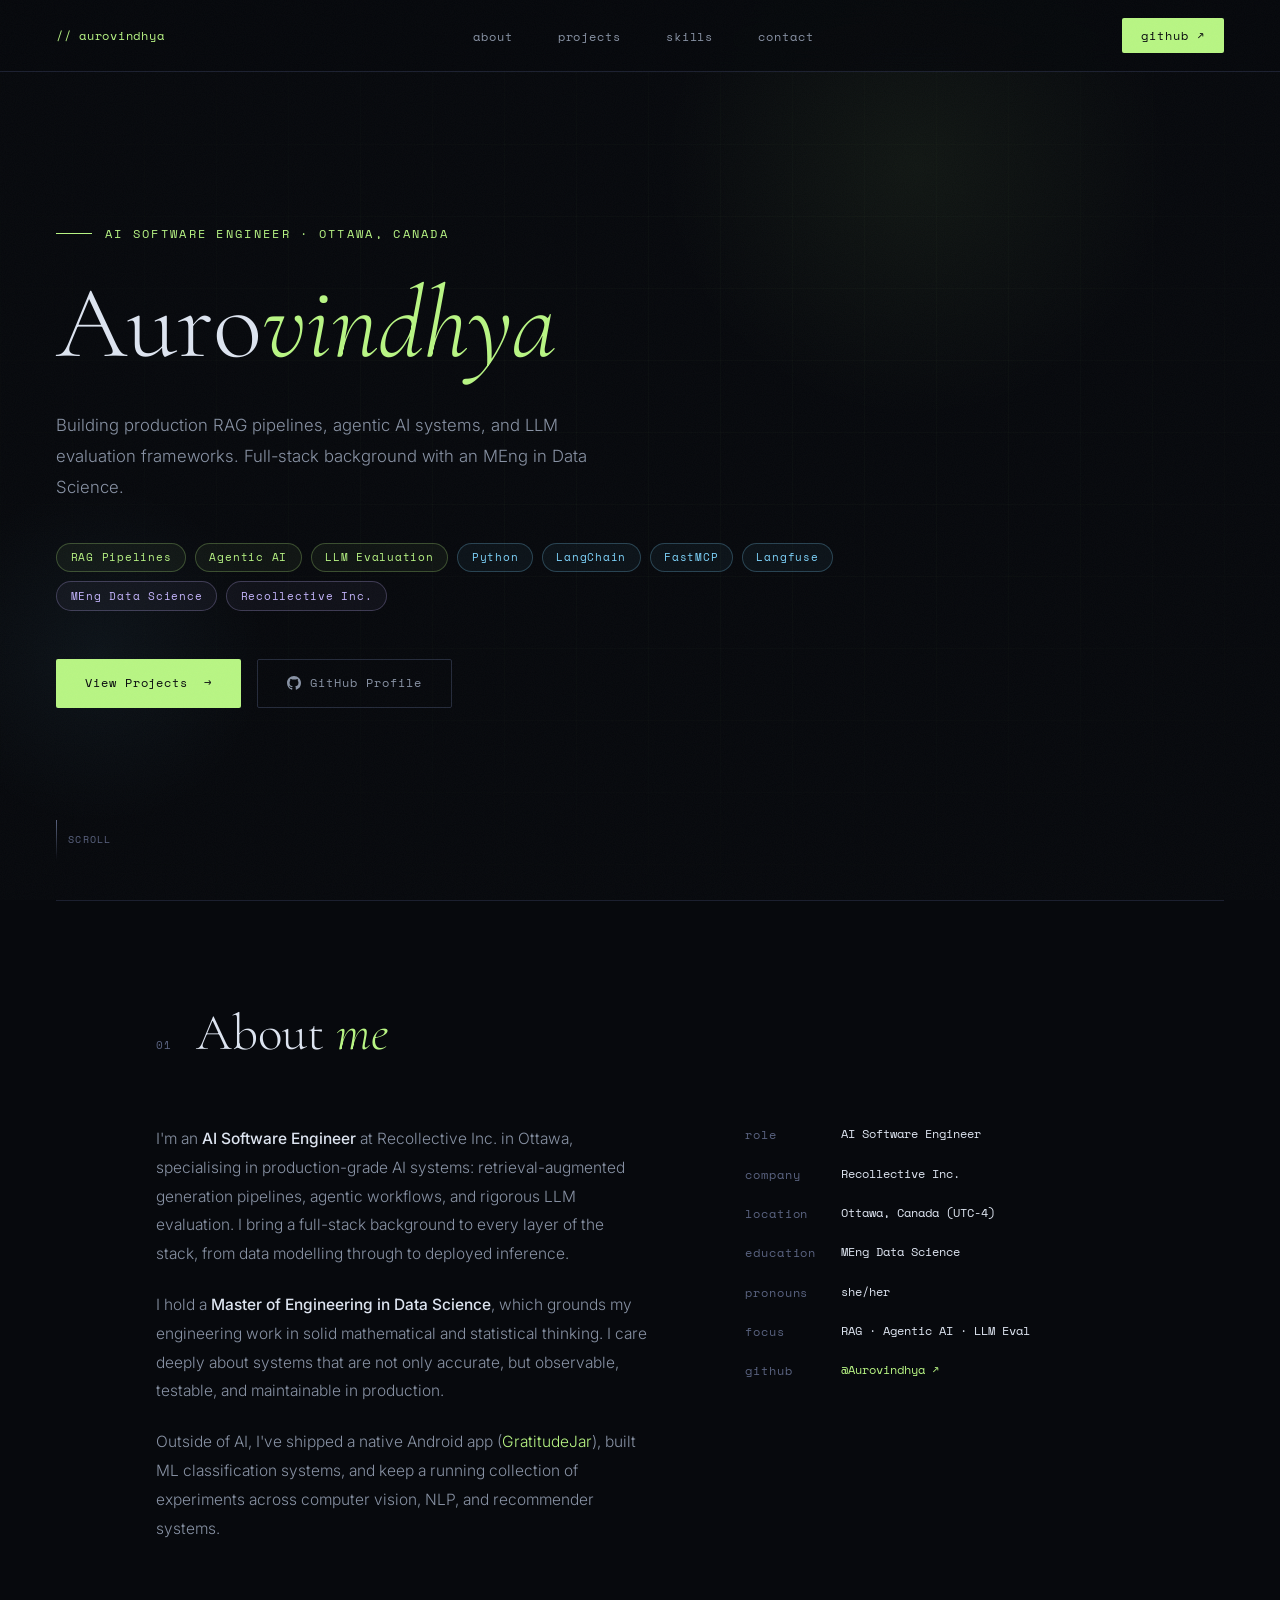
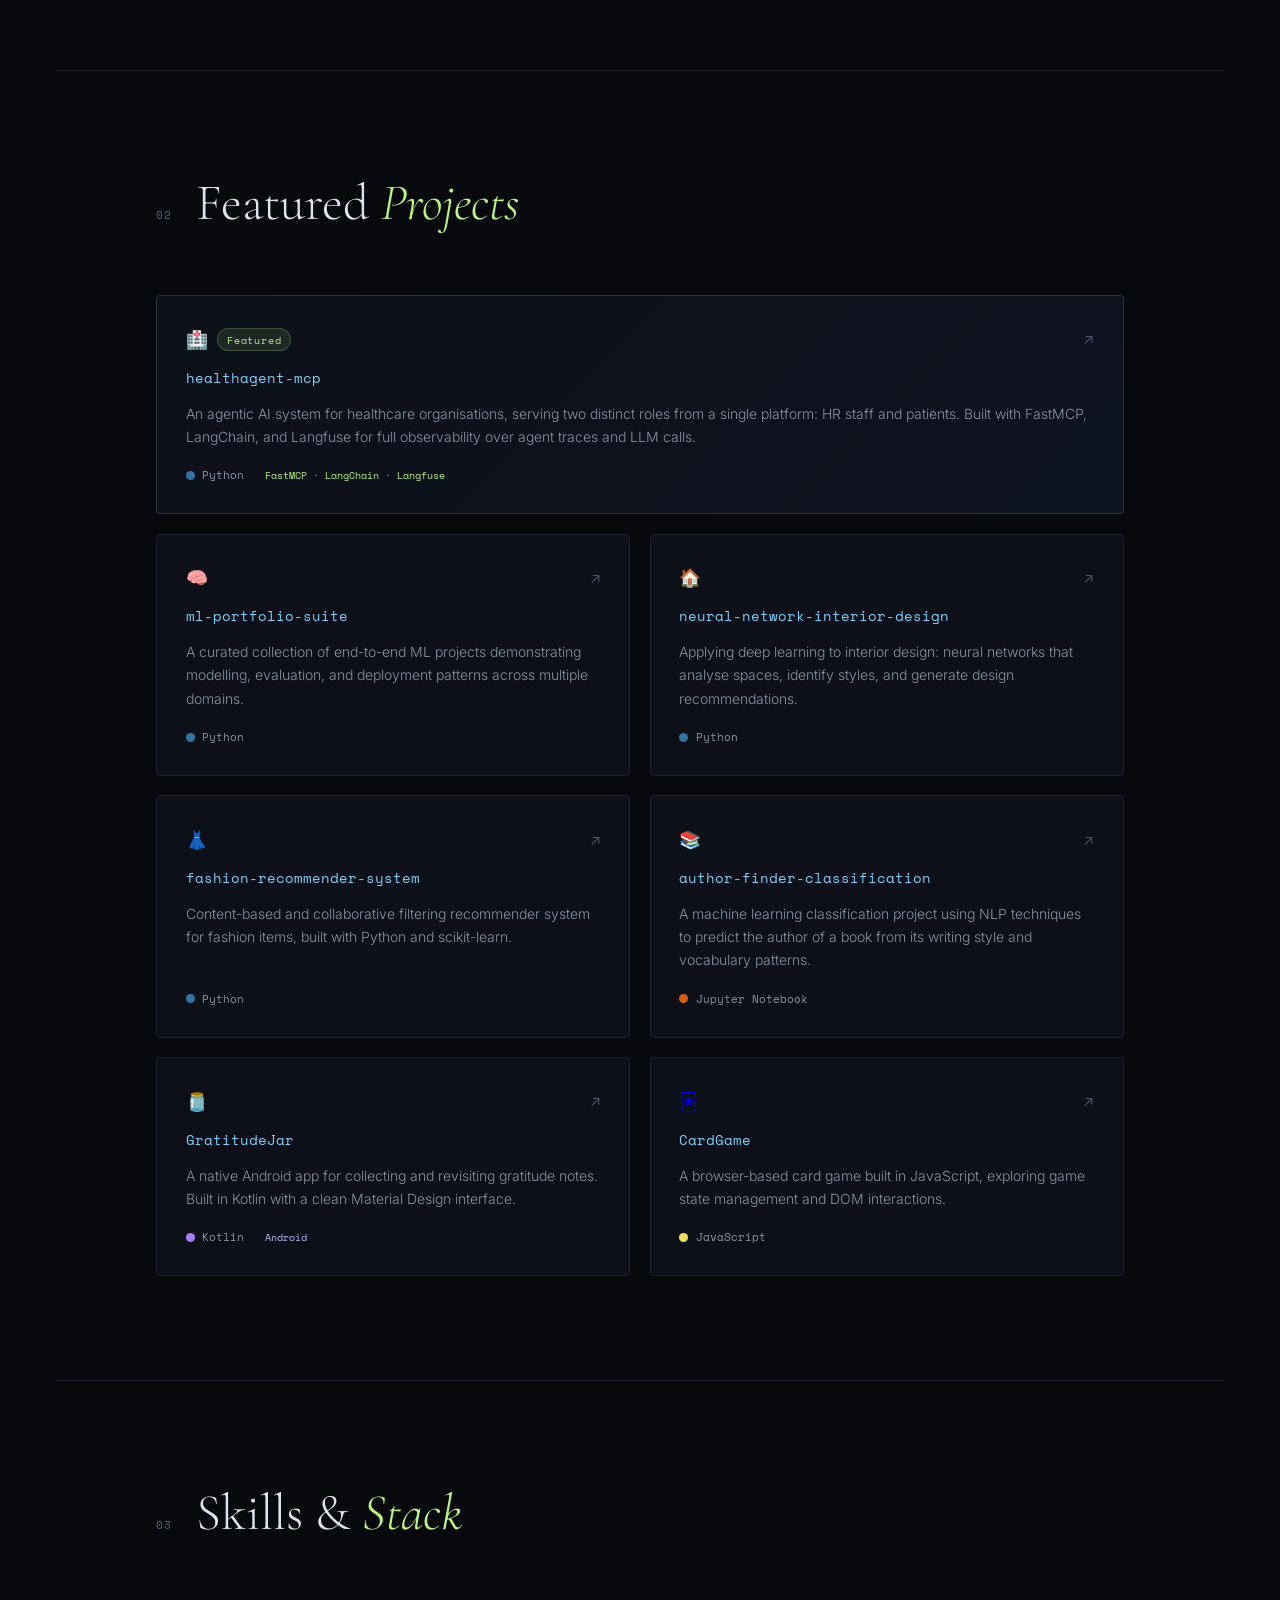
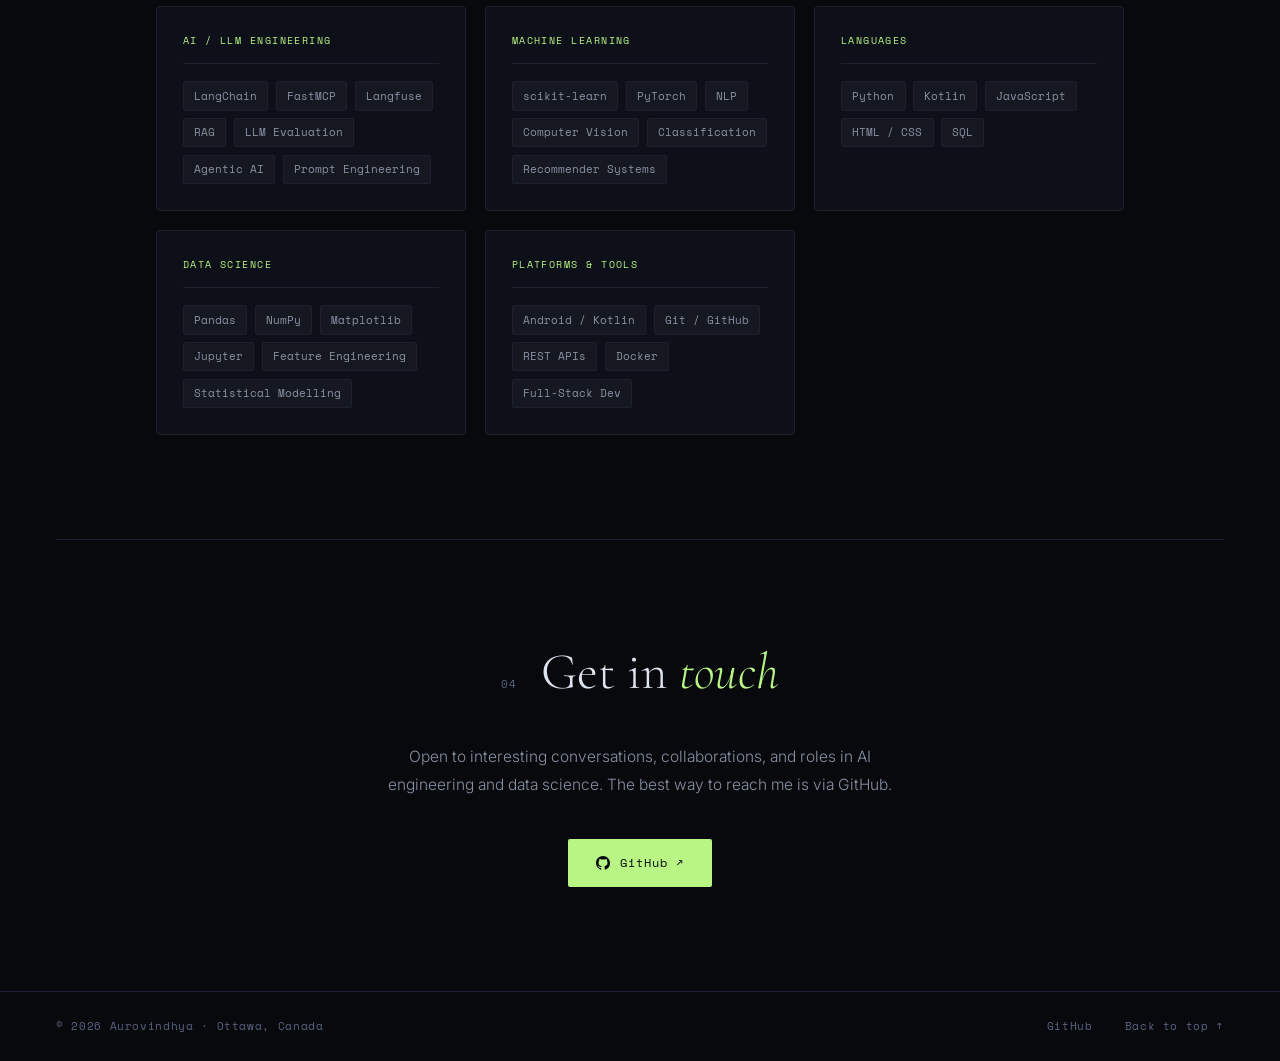
==== index.html @ 4b1a7eec "updated bio" ====
<!DOCTYPE html>
<html lang="en">
<head>
  <meta charset="UTF-8" />
  <meta name="viewport" content="width=device-width, initial-scale=1.0" />
  <title>Aurovindhya · AI Software Engineer</title>
  <link rel="preconnect" href="https://fonts.googleapis.com" />
  <link rel="preconnect" href="https://fonts.gstatic.com" crossorigin />
  <link href="https://fonts.googleapis.com/css2?family=Cormorant+Garamond:ital,wght@0,300;0,400;0,600;1,300;1,400&family=Space+Mono:ital,wght@0,400;0,700;1,400&family=Inter:wght@300;400;500&display=swap" rel="stylesheet" />
  <style>
    *, *::before, *::after { box-sizing: border-box; margin: 0; padding: 0; }

    :root {
      --bg:       #07090d;
      --surface:  #0e1117;
      --border:   #1c2030;
      --border2:  #252b3b;
      --green:    #b8f584;
      --blue:     #7dd3fc;
      --purple:   #c4b5fd;
      --text:     #dde4f0;
      --muted:    #5a6380;
      --muted2:   #8892a4;
      --card:     #0d1019;
      --ff-serif: 'Cormorant Garamond', Georgia, serif;
      --ff-mono:  'Space Mono', monospace;
      --ff-sans:  'Inter', system-ui, sans-serif;
    }

    html { scroll-behavior: smooth; }

    body {
      background: var(--bg);
      color: var(--text);
      font-family: var(--ff-sans);
      font-weight: 300;
      line-height: 1.7;
      min-height: 100vh;
      overflow-x: hidden;
    }

    body::after {
      content: '';
      position: fixed;
      inset: 0;
      background-image: url("data:image/svg+xml,%3Csvg xmlns='http://www.w3.org/2000/svg' width='300' height='300'%3E%3Cfilter id='n'%3E%3CfeTurbulence type='fractalNoise' baseFrequency='0.9' numOctaves='4' stitchTiles='stitch'/%3E%3C/filter%3E%3Crect width='300' height='300' filter='url(%23n)' opacity='0.035'/%3E%3C/svg%3E");
      background-repeat: repeat;
      pointer-events: none;
      z-index: 999;
      opacity: 0.7;
    }

    /* NAV */
    nav {
      position: fixed;
      top: 0; left: 0; right: 0;
      z-index: 200;
      display: flex;
      align-items: center;
      justify-content: space-between;
      padding: 1.1rem 3.5rem;
      background: rgba(7,9,13,0.82);
      backdrop-filter: blur(16px);
      border-bottom: 1px solid var(--border);
    }

    .nav-logo {
      font-family: var(--ff-mono);
      font-size: 0.78rem;
      color: var(--green);
      letter-spacing: 0.06em;
      text-decoration: none;
    }

    .nav-links {
      display: flex;
      gap: 2.8rem;
      list-style: none;
    }

    .nav-links a {
      font-family: var(--ff-mono);
      font-size: 0.72rem;
      color: var(--muted2);
      text-decoration: none;
      letter-spacing: 0.08em;
      transition: color 0.2s;
    }
    .nav-links a:hover { color: var(--text); }

    .nav-cta {
      font-family: var(--ff-mono);
      font-size: 0.72rem;
      letter-spacing: 0.08em;
      color: var(--bg);
      background: var(--green);
      padding: 0.5rem 1.2rem;
      border-radius: 2px;
      text-decoration: none;
      transition: opacity 0.2s;
    }
    .nav-cta:hover { opacity: 0.85; }

    /* HERO */
    .hero {
      position: relative;
      min-height: 100vh;
      display: flex;
      align-items: center;
      padding: 7rem 3.5rem 5rem;
      overflow: hidden;
    }

    .hero::before {
      content: '';
      position: absolute;
      inset: 0;
      background-image:
        linear-gradient(rgba(184,245,132,0.025) 1px, transparent 1px),
        linear-gradient(90deg, rgba(184,245,132,0.025) 1px, transparent 1px);
      background-size: 72px 72px;
      mask-image: radial-gradient(ellipse 75% 70% at 55% 45%, black 30%, transparent 100%);
    }

    .orb {
      position: absolute;
      border-radius: 50%;
      pointer-events: none;
    }
    .orb1 {
      width: 600px; height: 600px;
      top: -15%; right: 5%;
      background: radial-gradient(circle, rgba(184,245,132,0.06) 0%, transparent 60%);
    }
    .orb2 {
      width: 400px; height: 400px;
      bottom: 5%; left: -8%;
      background: radial-gradient(circle, rgba(125,211,252,0.05) 0%, transparent 60%);
    }

    .hero-inner {
      position: relative;
      z-index: 2;
      max-width: 860px;
    }

    .hero-eyebrow {
      font-family: var(--ff-mono);
      font-size: 0.72rem;
      color: var(--green);
      letter-spacing: 0.2em;
      text-transform: uppercase;
      margin-bottom: 1.8rem;
      opacity: 0;
      animation: up 0.7s ease forwards 0.1s;
      display: flex;
      align-items: center;
      gap: 0.8rem;
    }
    .hero-eyebrow::before {
      content: '';
      display: block;
      width: 36px; height: 1px;
      background: var(--green);
    }

    h1 {
      font-family: var(--ff-serif);
      font-size: clamp(4rem, 8vw, 7.5rem);
      font-weight: 300;
      line-height: 1.0;
      color: var(--text);
      opacity: 0;
      animation: up 0.75s ease forwards 0.25s;
    }
    h1 em { font-style: italic; color: var(--green); }

    .hero-sub {
      margin-top: 2.2rem;
      font-size: 1.05rem;
      color: var(--muted2);
      max-width: 540px;
      line-height: 1.85;
      font-weight: 300;
      opacity: 0;
      animation: up 0.75s ease forwards 0.4s;
    }

    .hero-pills {
      margin-top: 2.5rem;
      display: flex;
      flex-wrap: wrap;
      gap: 0.55rem;
      opacity: 0;
      animation: up 0.75s ease forwards 0.55s;
    }

    .pill {
      font-family: var(--ff-mono);
      font-size: 0.68rem;
      letter-spacing: 0.07em;
      border-radius: 100px;
      padding: 0.28rem 0.85rem;
      border: 1px solid;
    }
    .pill-g { color: var(--green);  border-color: rgba(184,245,132,0.25); background: rgba(184,245,132,0.05); }
    .pill-b { color: var(--blue);   border-color: rgba(125,211,252,0.25); background: rgba(125,211,252,0.05); }
    .pill-p { color: var(--purple); border-color: rgba(196,181,253,0.25); background: rgba(196,181,253,0.05); }

    .hero-actions {
      margin-top: 3rem;
      display: flex;
      gap: 1rem;
      flex-wrap: wrap;
      opacity: 0;
      animation: up 0.75s ease forwards 0.7s;
    }

    .btn {
      display: inline-flex;
      align-items: center;
      gap: 0.6rem;
      font-family: var(--ff-mono);
      font-size: 0.75rem;
      letter-spacing: 0.08em;
      padding: 0.85rem 1.8rem;
      border-radius: 2px;
      text-decoration: none;
      transition: transform 0.2s, opacity 0.2s;
    }
    .btn:hover { transform: translateY(-2px); }
    .btn-fill { background: var(--green); color: var(--bg); }
    .btn-fill:hover { opacity: 0.88; }
    .btn-ghost { border: 1px solid var(--border2); color: var(--muted2); }
    .btn-ghost:hover { color: var(--text); border-color: var(--muted); }

    .scroll-hint {
      position: absolute;
      bottom: 2.5rem; left: 3.5rem;
      display: flex;
      align-items: center;
      gap: 0.7rem;
      font-family: var(--ff-mono);
      font-size: 0.65rem;
      color: var(--muted);
      letter-spacing: 0.12em;
      text-transform: uppercase;
      opacity: 0;
      animation: up 1s ease forwards 1.1s;
    }
    .scroll-line {
      width: 1px; height: 40px;
      background: linear-gradient(to bottom, var(--muted), transparent);
      animation: pulse 1.8s ease-in-out infinite 1.5s;
    }
    @keyframes pulse {
      0%, 100% { opacity: 0.3; }
      50%       { opacity: 1; }
    }

    /* DIVIDER */
    .divider { height: 1px; background: var(--border); margin: 0 3.5rem; }

    /* SECTION */
    .section { max-width: 1080px; margin: 0 auto; padding: 6.5rem 3.5rem; }

    .section-head {
      display: flex;
      align-items: baseline;
      gap: 1.5rem;
      margin-bottom: 4rem;
    }

    .section-num {
      font-family: var(--ff-mono);
      font-size: 0.68rem;
      color: var(--muted);
      letter-spacing: 0.1em;
    }

    h2 {
      font-family: var(--ff-serif);
      font-size: clamp(2.2rem, 4vw, 3.2rem);
      font-weight: 300;
      color: var(--text);
      line-height: 1.1;
    }
    h2 em { font-style: italic; color: var(--green); }

    /* ABOUT */
    .about-grid {
      display: grid;
      grid-template-columns: 1.3fr 1fr;
      gap: 6rem;
      align-items: start;
    }

    .about-body p {
      font-size: 0.97rem;
      color: var(--muted2);
      margin-bottom: 1.4rem;
      line-height: 1.85;
    }
    .about-body p strong { color: var(--text); font-weight: 500; }
    .about-body a { color: var(--green); text-decoration: none; }

    .detail-list { list-style: none; display: flex; flex-direction: column; gap: 1.2rem; }

    .detail-item {
      display: flex;
      align-items: flex-start;
      gap: 1rem;
      font-family: var(--ff-mono);
      font-size: 0.74rem;
    }
    .detail-key { color: var(--muted); letter-spacing: 0.08em; min-width: 80px; }
    .detail-val { color: var(--text); line-height: 1.5; }

    /* PROJECTS */
    .projects-grid {
      display: grid;
      grid-template-columns: repeat(auto-fill, minmax(310px, 1fr));
      gap: 1.2rem;
    }

    .repo-card {
      background: var(--card);
      border: 1px solid var(--border);
      border-radius: 4px;
      padding: 1.8rem;
      text-decoration: none;
      display: flex;
      flex-direction: column;
      gap: 0.75rem;
      transition: border-color 0.3s, transform 0.3s;
      position: relative;
      overflow: hidden;
    }
    .repo-card::before {
      content: '';
      position: absolute;
      top: 0; left: 0; right: 0;
      height: 1px;
      background: linear-gradient(90deg, transparent, var(--green), transparent);
      transform: scaleX(0);
      transform-origin: center;
      transition: transform 0.4s ease;
    }
    .repo-card:hover { border-color: var(--border2); transform: translateY(-3px); }
    .repo-card:hover::before { transform: scaleX(1); }

    .repo-card.featured {
      grid-column: span 2;
      background: linear-gradient(135deg, #0d1019 0%, #0e1320 100%);
      border-color: rgba(184,245,132,0.15);
    }

    .repo-header {
      display: flex;
      align-items: center;
      justify-content: space-between;
    }

    .repo-icon-wrap { display: flex; align-items: center; gap: 0.6rem; }
    .repo-icon { font-size: 1.1rem; }

    .repo-badge {
      font-family: var(--ff-mono);
      font-size: 0.6rem;
      letter-spacing: 0.08em;
      padding: 0.15rem 0.55rem;
      border-radius: 100px;
      background: rgba(184,245,132,0.1);
      color: var(--green);
      border: 1px solid rgba(184,245,132,0.2);
    }

    .repo-arrow {
      font-size: 0.9rem;
      color: var(--muted);
      transition: color 0.2s, transform 0.2s;
    }
    .repo-card:hover .repo-arrow { color: var(--green); transform: translate(2px, -2px); }

    .repo-name { font-family: var(--ff-mono); font-size: 0.85rem; color: var(--blue); }
    .repo-desc { font-size: 0.875rem; color: var(--muted2); line-height: 1.65; flex: 1; }

    .repo-foot { display: flex; align-items: center; gap: 1.3rem; margin-top: 0.4rem; }

    .lang {
      display: flex;
      align-items: center;
      gap: 0.45rem;
      font-family: var(--ff-mono);
      font-size: 0.67rem;
      color: var(--muted2);
    }
    .lang-dot { width: 9px; height: 9px; border-radius: 50%; flex-shrink: 0; }
    .py   { background: #3572A5; }
    .kt   { background: #A97BFF; }
    .js   { background: #f1e05a; }
    .html-dot { background: #e34c26; }
    .nb   { background: #DA5B0B; }

    /* SKILLS */
    .skills-grid {
      display: grid;
      grid-template-columns: repeat(auto-fill, minmax(240px, 1fr));
      gap: 1.2rem;
    }

    .skill-group {
      background: var(--card);
      border: 1px solid var(--border);
      border-radius: 4px;
      padding: 1.6rem;
    }

    .skill-group-title {
      font-family: var(--ff-mono);
      font-size: 0.65rem;
      color: var(--green);
      letter-spacing: 0.14em;
      text-transform: uppercase;
      margin-bottom: 1.1rem;
      padding-bottom: 0.8rem;
      border-bottom: 1px solid var(--border);
    }

    .skill-tags { display: flex; flex-wrap: wrap; gap: 0.45rem; }

    .stag {
      font-family: var(--ff-mono);
      font-size: 0.68rem;
      color: var(--muted2);
      background: rgba(255,255,255,0.03);
      border: 1px solid var(--border);
      border-radius: 2px;
      padding: 0.28rem 0.65rem;
      transition: color 0.2s, border-color 0.2s;
    }
    .stag:hover { color: var(--text); border-color: var(--border2); }

    /* CONTACT */
    .contact-inner {
      max-width: 540px;
      margin: 0 auto;
      text-align: center;
    }
    .contact-inner h2 { margin-bottom: 1.2rem; }
    .contact-inner p {
      font-size: 0.97rem;
      color: var(--muted2);
      margin-bottom: 2.5rem;
      line-height: 1.8;
    }
    .contact-links { display: flex; justify-content: center; flex-wrap: wrap; gap: 1rem; }

    /* FOOTER */
    footer {
      border-top: 1px solid var(--border);
      padding: 1.6rem 3.5rem;
      display: flex;
      align-items: center;
      justify-content: space-between;
    }
    .ft-left { font-family: var(--ff-mono); font-size: 0.67rem; color: var(--muted); letter-spacing: 0.06em; }
    .ft-right { display: flex; gap: 2rem; }
    .ft-right a {
      font-family: var(--ff-mono);
      font-size: 0.67rem;
      color: var(--muted);
      text-decoration: none;
      letter-spacing: 0.06em;
      transition: color 0.2s;
    }
    .ft-right a:hover { color: var(--text); }

    /* REVEAL */
    .reveal {
      opacity: 0;
      transform: translateY(20px);
      transition: opacity 0.65s ease, transform 0.65s ease;
    }
    .reveal.visible { opacity: 1; transform: translateY(0); }

    @keyframes up {
      from { opacity: 0; transform: translateY(24px); }
      to   { opacity: 1; transform: translateY(0); }
    }

    @media (max-width: 900px) {
      nav { padding: 1rem 1.5rem; }
      .nav-links { display: none; }
      .hero { padding: 6rem 1.5rem 3rem; }
      .scroll-hint { left: 1.5rem; }
      .divider { margin: 0 1.5rem; }
      .section { padding: 5rem 1.5rem; }
      .about-grid { grid-template-columns: 1fr; gap: 3rem; }
      footer { flex-direction: column; gap: 1rem; text-align: center; }
      .repo-card.featured { grid-column: span 1; }
    }
  </style>
</head>
<body>

<!-- NAV -->
<nav>
  <a href="#top" class="nav-logo">// aurovindhya</a>
  <ul class="nav-links">
    <li><a href="#about">about</a></li>
    <li><a href="#projects">projects</a></li>
    <li><a href="#skills">skills</a></li>
    <li><a href="#contact">contact</a></li>
  </ul>
  <a href="https://github.com/Aurovindhya" target="_blank" class="nav-cta">github ↗</a>
</nav>

<!-- HERO -->
<div class="hero" id="top">
  <div class="orb orb1"></div>
  <div class="orb orb2"></div>

  <div class="hero-inner">
    <p class="hero-eyebrow">AI Software Engineer · Ottawa, Canada</p>

    <h1>Auro<em>vindhya</em></h1>

    <p class="hero-sub">
      Building production RAG pipelines, agentic AI systems, and LLM evaluation frameworks.
      Full-stack background with an MEng in Data Science.
    </p>

    <div class="hero-pills">
      <span class="pill pill-g">RAG Pipelines</span>
      <span class="pill pill-g">Agentic AI</span>
      <span class="pill pill-g">LLM Evaluation</span>
      <span class="pill pill-b">Python</span>
      <span class="pill pill-b">LangChain</span>
      <span class="pill pill-b">FastMCP</span>
      <span class="pill pill-b">Langfuse</span>
      <span class="pill pill-p">MEng Data Science</span>
      <span class="pill pill-p">Recollective Inc.</span>
    </div>

    <div class="hero-actions">
      <a href="#projects" class="btn btn-fill">View Projects &nbsp;→</a>
      <a href="https://github.com/Aurovindhya" target="_blank" class="btn btn-ghost">
        <svg width="14" height="14" viewBox="0 0 16 16" fill="currentColor"><path d="M8 0C3.58 0 0 3.58 0 8c0 3.54 2.29 6.53 5.47 7.59.4.07.55-.17.55-.38 0-.19-.01-.82-.01-1.49-2.01.37-2.53-.49-2.69-.94-.09-.23-.48-.94-.82-1.13-.28-.15-.68-.52-.01-.53.63-.01 1.08.58 1.23.82.72 1.21 1.87.87 2.33.66.07-.52.28-.87.51-1.07-1.78-.2-3.64-.89-3.64-3.95 0-.87.31-1.59.82-2.15-.08-.2-.36-1.02.08-2.12 0 0 .67-.21 2.2.82.64-.18 1.32-.27 2-.27.68 0 1.36.09 2 .27 1.53-1.04 2.2-.82 2.2-.82.44 1.1.16 1.92.08 2.12.51.56.82 1.27.82 2.15 0 3.07-1.87 3.75-3.65 3.95.29.25.54.73.54 1.48 0 1.07-.01 1.93-.01 2.2 0 .21.15.46.55.38A8.013 8.013 0 0016 8c0-4.42-3.58-8-8-8z"/></svg>
        GitHub Profile
      </a>
    </div>
  </div>

  <div class="scroll-hint">
    <div class="scroll-line"></div>
    scroll
  </div>
</div>

<div class="divider"></div>

<!-- ABOUT -->
<section class="section" id="about">
  <div class="section-head reveal">
    <span class="section-num">01</span>
    <h2>About <em>me</em></h2>
  </div>

  <div class="about-grid">
    <div class="about-body reveal">
      <p>
        I'm an <strong>AI Software Engineer</strong> at Recollective Inc. in Ottawa, specialising in
        production-grade AI systems: retrieval-augmented generation pipelines, agentic workflows,
        and rigorous LLM evaluation. I bring a full-stack background to every layer of the stack,
        from data modelling through to deployed inference.
      </p>
      <p>
        I hold a <strong>Master of Engineering in Data Science</strong>, which grounds my engineering work in
        solid mathematical and statistical thinking. I care deeply about systems that are not only
        accurate, but observable, testable, and maintainable in production.
      </p>
      <p>
        Outside of AI, I've shipped a native Android app
        (<a href="https://github.com/Aurovindhya/GratitudeJar" target="_blank">GratitudeJar</a>),
        built ML classification systems, and keep a running collection of experiments across
        computer vision, NLP, and recommender systems.

      </p>
    </div>

    <ul class="detail-list reveal" style="transition-delay:0.15s">
      <li class="detail-item">
        <span class="detail-key">role</span>
        <span class="detail-val">AI Software Engineer</span>
      </li>
      <li class="detail-item">
        <span class="detail-key">company</span>
        <span class="detail-val">Recollective Inc.</span>
      </li>
      <li class="detail-item">
        <span class="detail-key">location</span>
        <span class="detail-val">Ottawa, Canada (UTC-4)</span>
      </li>
      <li class="detail-item">
        <span class="detail-key">education</span>
        <span class="detail-val">MEng Data Science</span>
      </li>
      <li class="detail-item">
        <span class="detail-key">pronouns</span>
        <span class="detail-val">she/her</span>
      </li>
      <li class="detail-item">
        <span class="detail-key">focus</span>
        <span class="detail-val">RAG · Agentic AI · LLM Eval</span>
      </li>
      <li class="detail-item">
        <span class="detail-key">github</span>
        <span class="detail-val">
          <a href="https://github.com/Aurovindhya" target="_blank" style="color:var(--green);text-decoration:none;">@Aurovindhya ↗</a>
        </span>
      </li>
    </ul>
  </div>
</section>

<div class="divider"></div>

<!-- PROJECTS -->
<section class="section" id="projects">
  <div class="section-head reveal">
    <span class="section-num">02</span>
    <h2>Featured <em>Projects</em></h2>
  </div>

  <div class="projects-grid">

    <!-- FEATURED -->
    <a href="https://github.com/Aurovindhya/healthagent-mcp" target="_blank" class="repo-card featured reveal">
      <div class="repo-header">
        <div class="repo-icon-wrap">
          <span class="repo-icon">🏥</span>
          <span class="repo-badge">Featured</span>
        </div>
        <span class="repo-arrow">↗</span>
      </div>
      <div class="repo-name">healthagent-mcp</div>
      <div class="repo-desc">
        An agentic AI system for healthcare organisations, serving two distinct roles from a single platform: HR staff and patients. Built with FastMCP, LangChain, and Langfuse for full observability over agent traces and LLM calls.
      </div>
      <div class="repo-foot">
        <span class="lang"><span class="lang-dot py"></span>Python</span>
        <span class="lang" style="color:var(--green);font-size:0.65rem;">FastMCP · LangChain · Langfuse</span>
      </div>
    </a>

    <a href="https://github.com/Aurovindhya/ml-portfolio-suite" target="_blank" class="repo-card reveal" style="transition-delay:0.05s">
      <div class="repo-header">
        <div class="repo-icon-wrap"><span class="repo-icon">🧠</span></div>
        <span class="repo-arrow">↗</span>
      </div>
      <div class="repo-name">ml-portfolio-suite</div>
      <div class="repo-desc">
        A curated collection of end-to-end ML projects demonstrating modelling, evaluation, and deployment patterns across multiple domains.
      </div>
      <div class="repo-foot">
        <span class="lang"><span class="lang-dot py"></span>Python</span>
      </div>
    </a>

    <a href="https://github.com/Aurovindhya/neural-network-interior-design" target="_blank" class="repo-card reveal" style="transition-delay:0.1s">
      <div class="repo-header">
        <div class="repo-icon-wrap"><span class="repo-icon">🏠</span></div>
        <span class="repo-arrow">↗</span>
      </div>
      <div class="repo-name">neural-network-interior-design</div>
      <div class="repo-desc">
        Applying deep learning to interior design: neural networks that analyse spaces, identify styles, and generate design recommendations.
      </div>
      <div class="repo-foot">
        <span class="lang"><span class="lang-dot py"></span>Python</span>
      </div>
    </a>

    <a href="https://github.com/Aurovindhya/fashion-recommender-system" target="_blank" class="repo-card reveal" style="transition-delay:0.15s">
      <div class="repo-header">
        <div class="repo-icon-wrap"><span class="repo-icon">👗</span></div>
        <span class="repo-arrow">↗</span>
      </div>
      <div class="repo-name">fashion-recommender-system</div>
      <div class="repo-desc">
        Content-based and collaborative filtering recommender system for fashion items, built with Python and scikit-learn.
      </div>
      <div class="repo-foot">
        <span class="lang"><span class="lang-dot py"></span>Python</span>
      </div>
    </a>

    <a href="https://github.com/Aurovindhya/author-finder-classification" target="_blank" class="repo-card reveal" style="transition-delay:0.2s">
      <div class="repo-header">
        <div class="repo-icon-wrap"><span class="repo-icon">📚</span></div>
        <span class="repo-arrow">↗</span>
      </div>
      <div class="repo-name">author-finder-classification</div>
      <div class="repo-desc">
        A machine learning classification project using NLP techniques to predict the author of a book from its writing style and vocabulary patterns.
      </div>
      <div class="repo-foot">
        <span class="lang"><span class="lang-dot nb"></span>Jupyter Notebook</span>
      </div>
    </a>

    <a href="https://github.com/Aurovindhya/GratitudeJar" target="_blank" class="repo-card reveal" style="transition-delay:0.25s">
      <div class="repo-header">
        <div class="repo-icon-wrap"><span class="repo-icon">🫙</span></div>
        <span class="repo-arrow">↗</span>
      </div>
      <div class="repo-name">GratitudeJar</div>
      <div class="repo-desc">
        A native Android app for collecting and revisiting gratitude notes. Built in Kotlin with a clean Material Design interface.
      </div>
      <div class="repo-foot">
        <span class="lang"><span class="lang-dot kt"></span>Kotlin</span>
        <span class="lang" style="color:var(--purple);font-size:0.65rem;">Android</span>
      </div>
    </a>

    <a href="https://github.com/Aurovindhya/CardGame" target="_blank" class="repo-card reveal" style="transition-delay:0.3s">
      <div class="repo-header">
        <div class="repo-icon-wrap"><span class="repo-icon">🃏</span></div>
        <span class="repo-arrow">↗</span>
      </div>
      <div class="repo-name">CardGame</div>
      <div class="repo-desc">
        A browser-based card game built in JavaScript, exploring game state management and DOM interactions.
      </div>
      <div class="repo-foot">
        <span class="lang"><span class="lang-dot js"></span>JavaScript</span>
      </div>
    </a>



  </div>
</section>

<div class="divider"></div>

<!-- SKILLS -->
<section class="section" id="skills">
  <div class="section-head reveal">
    <span class="section-num">03</span>
    <h2>Skills &amp; <em>Stack</em></h2>
  </div>

  <div class="skills-grid">
    <div class="skill-group reveal">
      <div class="skill-group-title">AI / LLM Engineering</div>
      <div class="skill-tags">
        <span class="stag">LangChain</span>
        <span class="stag">FastMCP</span>
        <span class="stag">Langfuse</span>
        <span class="stag">RAG</span>
        <span class="stag">LLM Evaluation</span>
        <span class="stag">Agentic AI</span>
        <span class="stag">Prompt Engineering</span>
      </div>
    </div>

    <div class="skill-group reveal" style="transition-delay:0.08s">
      <div class="skill-group-title">Machine Learning</div>
      <div class="skill-tags">
        <span class="stag">scikit-learn</span>
        <span class="stag">PyTorch</span>
        <span class="stag">NLP</span>
        <span class="stag">Computer Vision</span>
        <span class="stag">Classification</span>
        <span class="stag">Recommender Systems</span>
      </div>
    </div>

    <div class="skill-group reveal" style="transition-delay:0.16s">
      <div class="skill-group-title">Languages</div>
      <div class="skill-tags">
        <span class="stag">Python</span>
        <span class="stag">Kotlin</span>
        <span class="stag">JavaScript</span>
        <span class="stag">HTML / CSS</span>
        <span class="stag">SQL</span>
      </div>
    </div>

    <div class="skill-group reveal" style="transition-delay:0.24s">
      <div class="skill-group-title">Data Science</div>
      <div class="skill-tags">
        <span class="stag">Pandas</span>
        <span class="stag">NumPy</span>
        <span class="stag">Matplotlib</span>
        <span class="stag">Jupyter</span>
        <span class="stag">Feature Engineering</span>
        <span class="stag">Statistical Modelling</span>
      </div>
    </div>

    <div class="skill-group reveal" style="transition-delay:0.32s">
      <div class="skill-group-title">Platforms &amp; Tools</div>
      <div class="skill-tags">
        <span class="stag">Android / Kotlin</span>
        <span class="stag">Git / GitHub</span>
        <span class="stag">REST APIs</span>
        <span class="stag">Docker</span>
        <span class="stag">Full-Stack Dev</span>
      </div>
    </div>
  </div>
</section>

<div class="divider"></div>

<!-- CONTACT -->
<section class="section" id="contact">
  <div class="contact-inner">
    <div class="section-head reveal" style="justify-content:center;margin-bottom:1.5rem">
      <span class="section-num">04</span>
      <h2>Get in <em>touch</em></h2>
    </div>
    <p class="reveal" style="transition-delay:0.1s">
      Open to interesting conversations, collaborations, and roles in AI engineering
      and data science. The best way to reach me is via GitHub.
    </p>
    <div class="contact-links reveal" style="transition-delay:0.2s">
      <a href="https://github.com/Aurovindhya" target="_blank" class="btn btn-fill">
        <svg width="14" height="14" viewBox="0 0 16 16" fill="currentColor"><path d="M8 0C3.58 0 0 3.58 0 8c0 3.54 2.29 6.53 5.47 7.59.4.07.55-.17.55-.38 0-.19-.01-.82-.01-1.49-2.01.37-2.53-.49-2.69-.94-.09-.23-.48-.94-.82-1.13-.28-.15-.68-.52-.01-.53.63-.01 1.08.58 1.23.82.72 1.21 1.87.87 2.33.66.07-.52.28-.87.51-1.07-1.78-.2-3.64-.89-3.64-3.95 0-.87.31-1.59.82-2.15-.08-.2-.36-1.02.08-2.12 0 0 .67-.21 2.2.82.64-.18 1.32-.27 2-.27.68 0 1.36.09 2 .27 1.53-1.04 2.2-.82 2.2-.82.44 1.1.16 1.92.08 2.12.51.56.82 1.27.82 2.15 0 3.07-1.87 3.75-3.65 3.95.29.25.54.73.54 1.48 0 1.07-.01 1.93-.01 2.2 0 .21.15.46.55.38A8.013 8.013 0 0016 8c0-4.42-3.58-8-8-8z"/></svg>
        GitHub ↗
      </a>

    </div>
  </div>
</section>

<!-- FOOTER -->
<footer>
  <p class="ft-left">© 2026 Aurovindhya · Ottawa, Canada</p>
  <div class="ft-right">
    <a href="https://github.com/Aurovindhya" target="_blank">GitHub</a>
    <a href="#top">Back to top ↑</a>
  </div>
</footer>

<script>
  const reveals = document.querySelectorAll('.reveal');
  const obs = new IntersectionObserver(entries => {
    entries.forEach(e => {
      if (e.isIntersecting) { e.target.classList.add('visible'); obs.unobserve(e.target); }
    });
  }, { threshold: 0.1 });
  reveals.forEach(el => obs.observe(el));
</script>

</body>
</html>
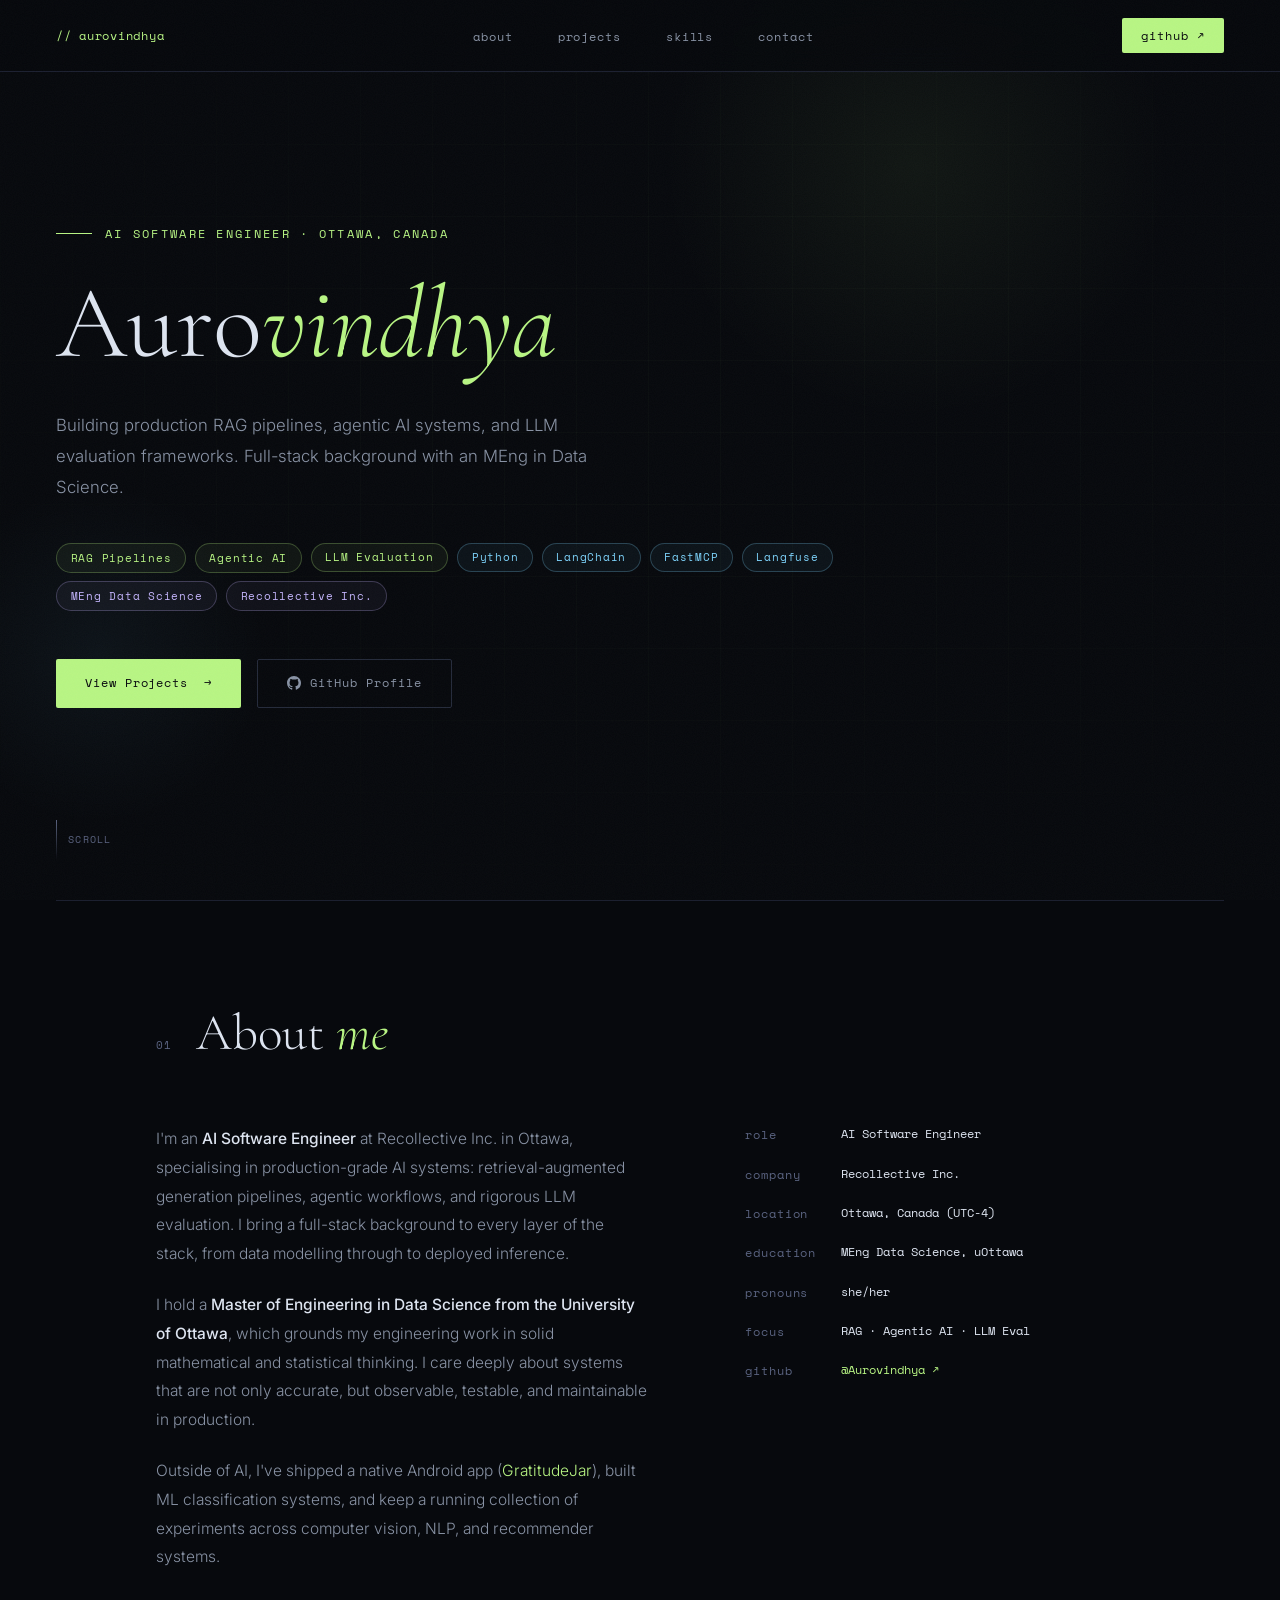
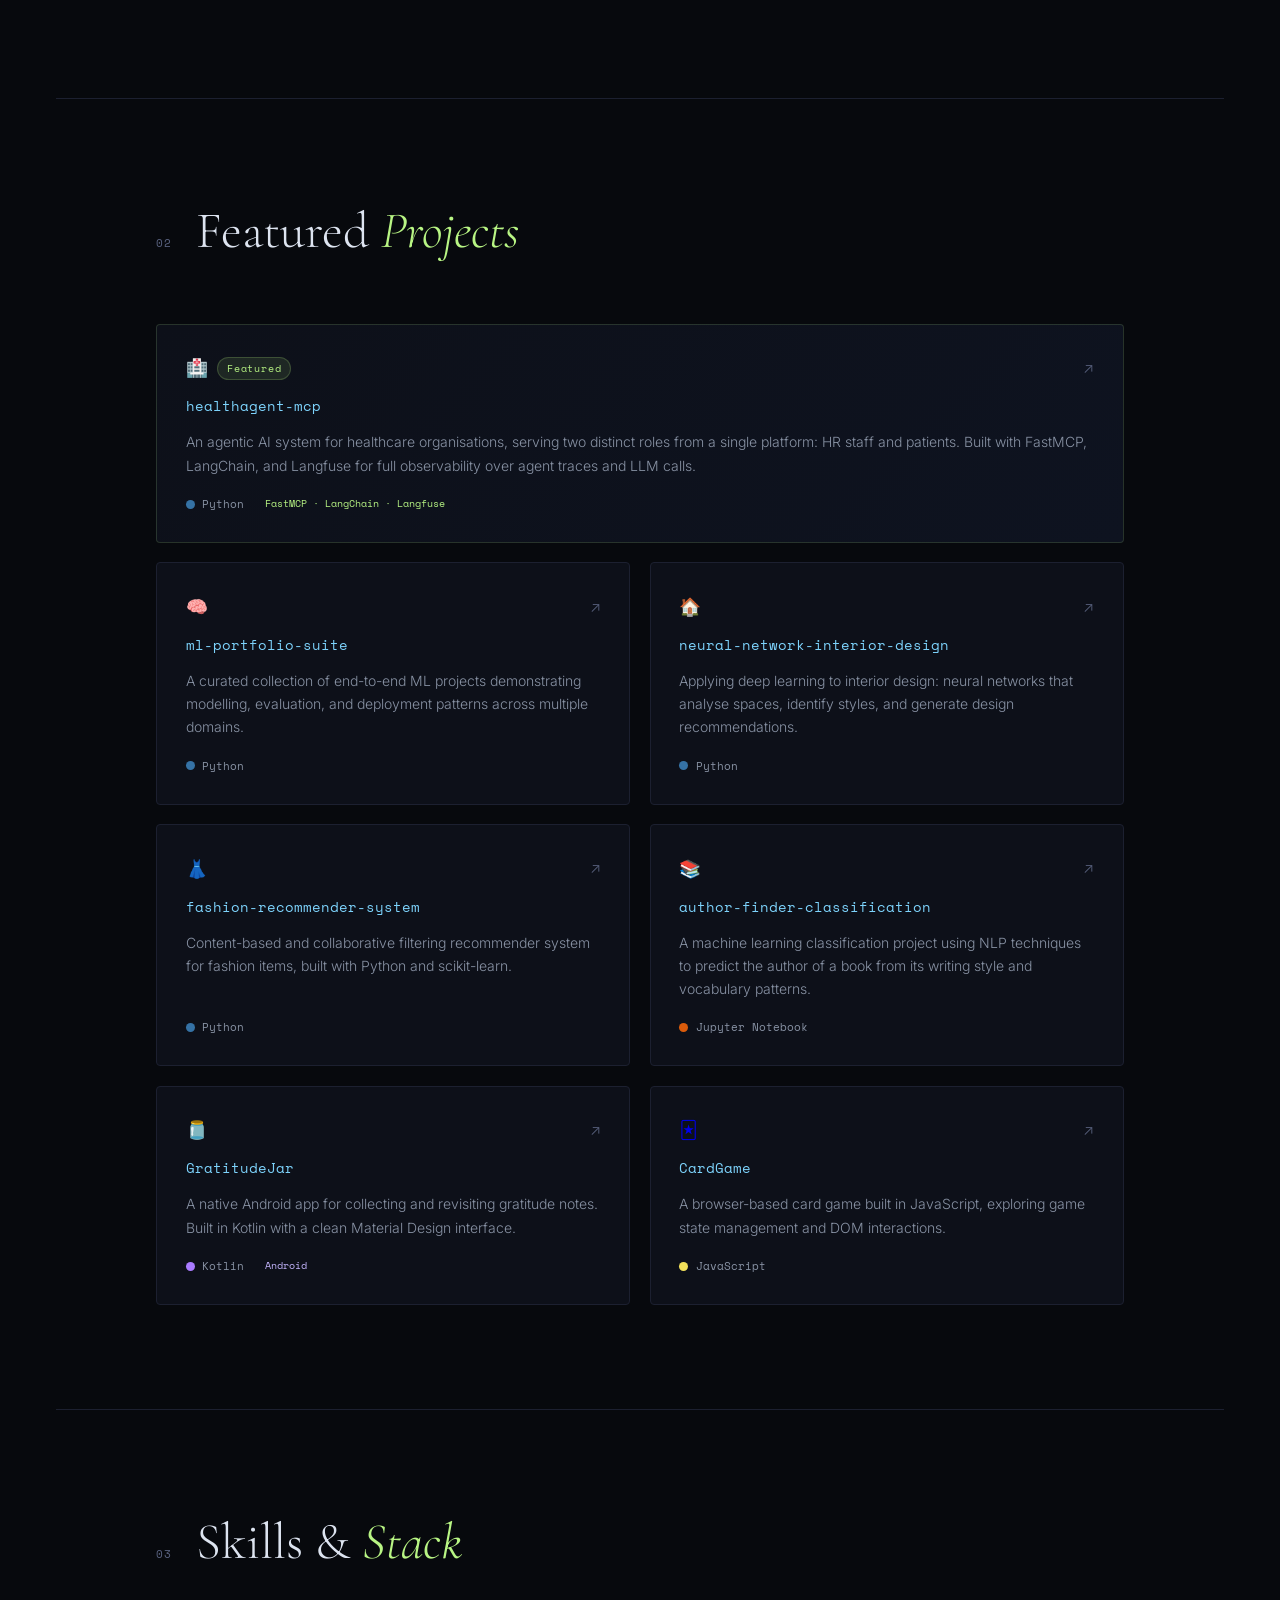
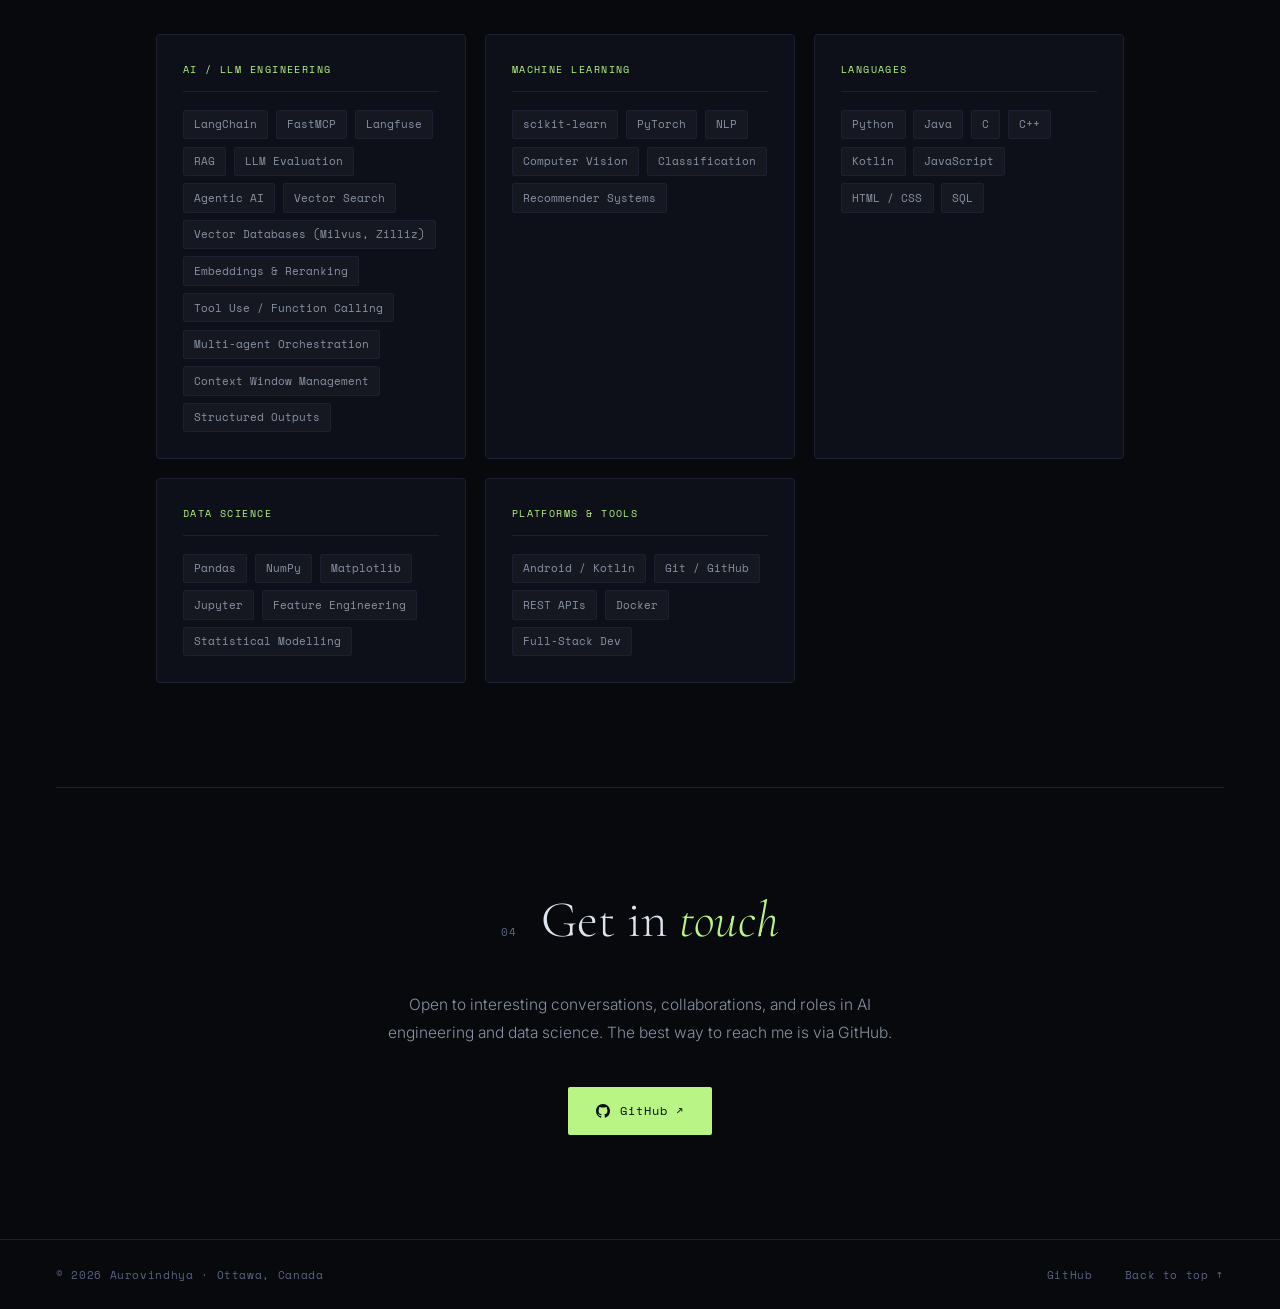
==== commit 1a168365: "updated bio" ====
--- a/index.html
+++ b/index.html
@@ -576,7 +576,7 @@
         from data modelling through to deployed inference.
       </p>
       <p>
-        I hold a <strong>Master of Engineering in Data Science</strong>, which grounds my engineering work in
+        I hold a <strong>Master of Engineering in Data Science from the University of Ottawa</strong>, which grounds my engineering work in
         solid mathematical and statistical thinking. I care deeply about systems that are not only
         accurate, but observable, testable, and maintainable in production.
       </p>
@@ -604,7 +604,7 @@
       </li>
       <li class="detail-item">
         <span class="detail-key">education</span>
-        <span class="detail-val">MEng Data Science</span>
+        <span class="detail-val">MEng Data Science, uOttawa</span>
       </li>
       <li class="detail-item">
         <span class="detail-key">pronouns</span>
@@ -763,7 +763,13 @@
         <span class="stag">RAG</span>
         <span class="stag">LLM Evaluation</span>
         <span class="stag">Agentic AI</span>
-        <span class="stag">Prompt Engineering</span>
+        <span class="stag">Vector Search</span>
+        <span class="stag">Vector Databases (Milvus, Zilliz)</span>
+        <span class="stag">Embeddings &amp; Reranking</span>
+        <span class="stag">Tool Use / Function Calling</span>
+        <span class="stag">Multi-agent Orchestration</span>
+        <span class="stag">Context Window Management</span>
+        <span class="stag">Structured Outputs</span>
       </div>
     </div>
 
@@ -783,6 +789,9 @@
       <div class="skill-group-title">Languages</div>
       <div class="skill-tags">
         <span class="stag">Python</span>
+        <span class="stag">Java</span>
+        <span class="stag">C</span>
+        <span class="stag">C++</span>
         <span class="stag">Kotlin</span>
         <span class="stag">JavaScript</span>
         <span class="stag">HTML / CSS</span>
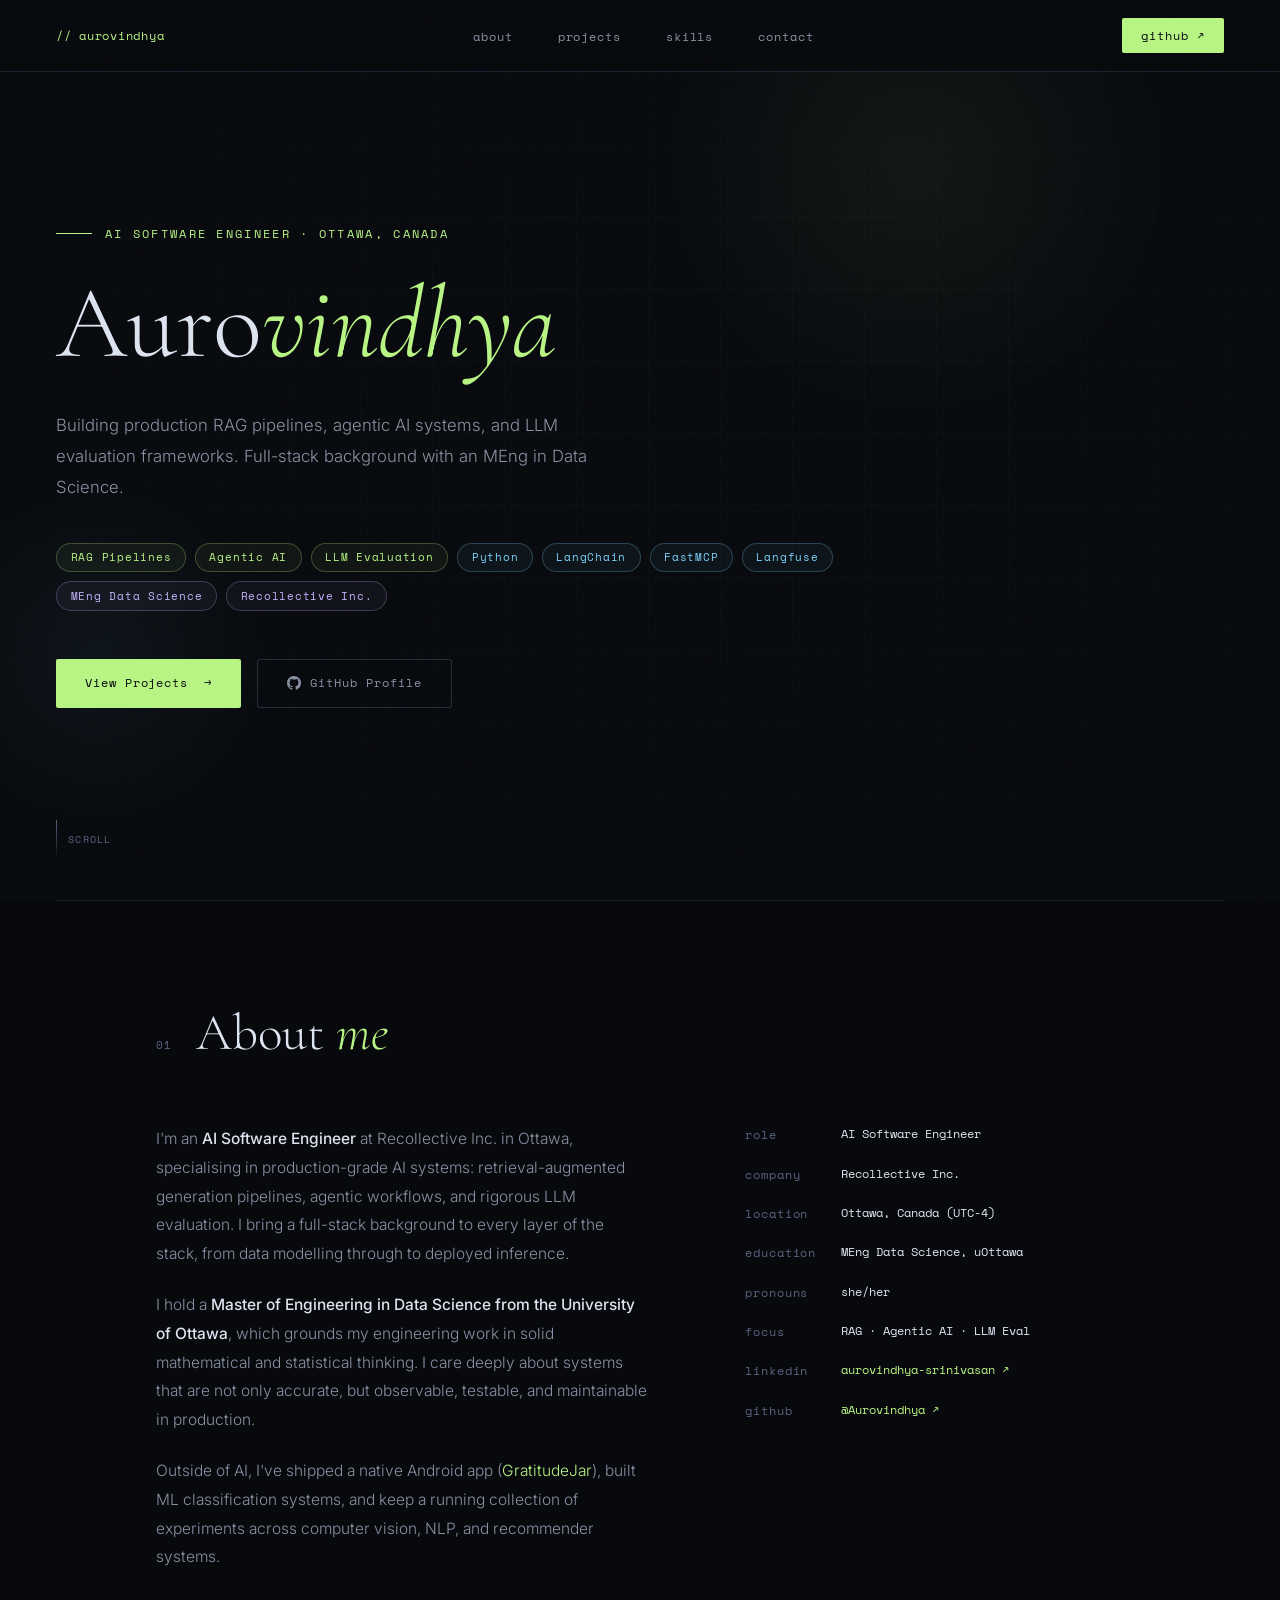
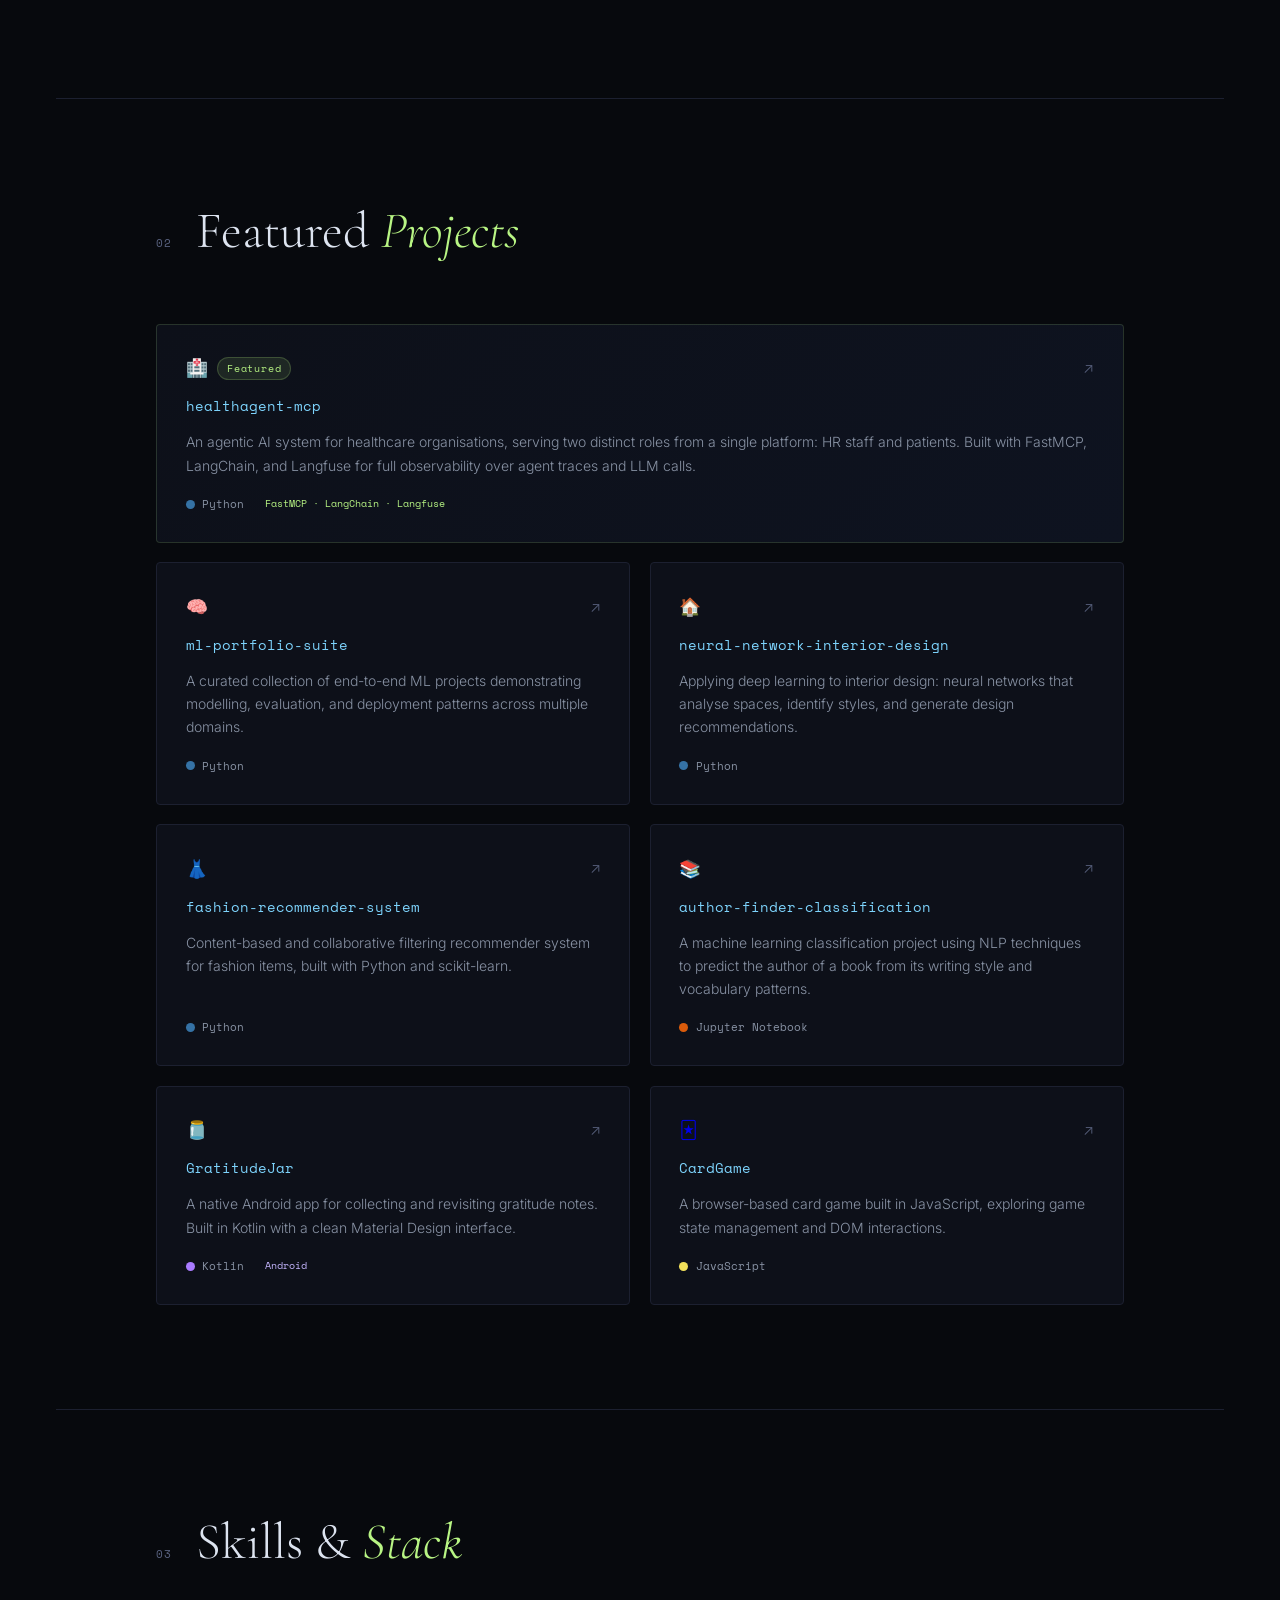
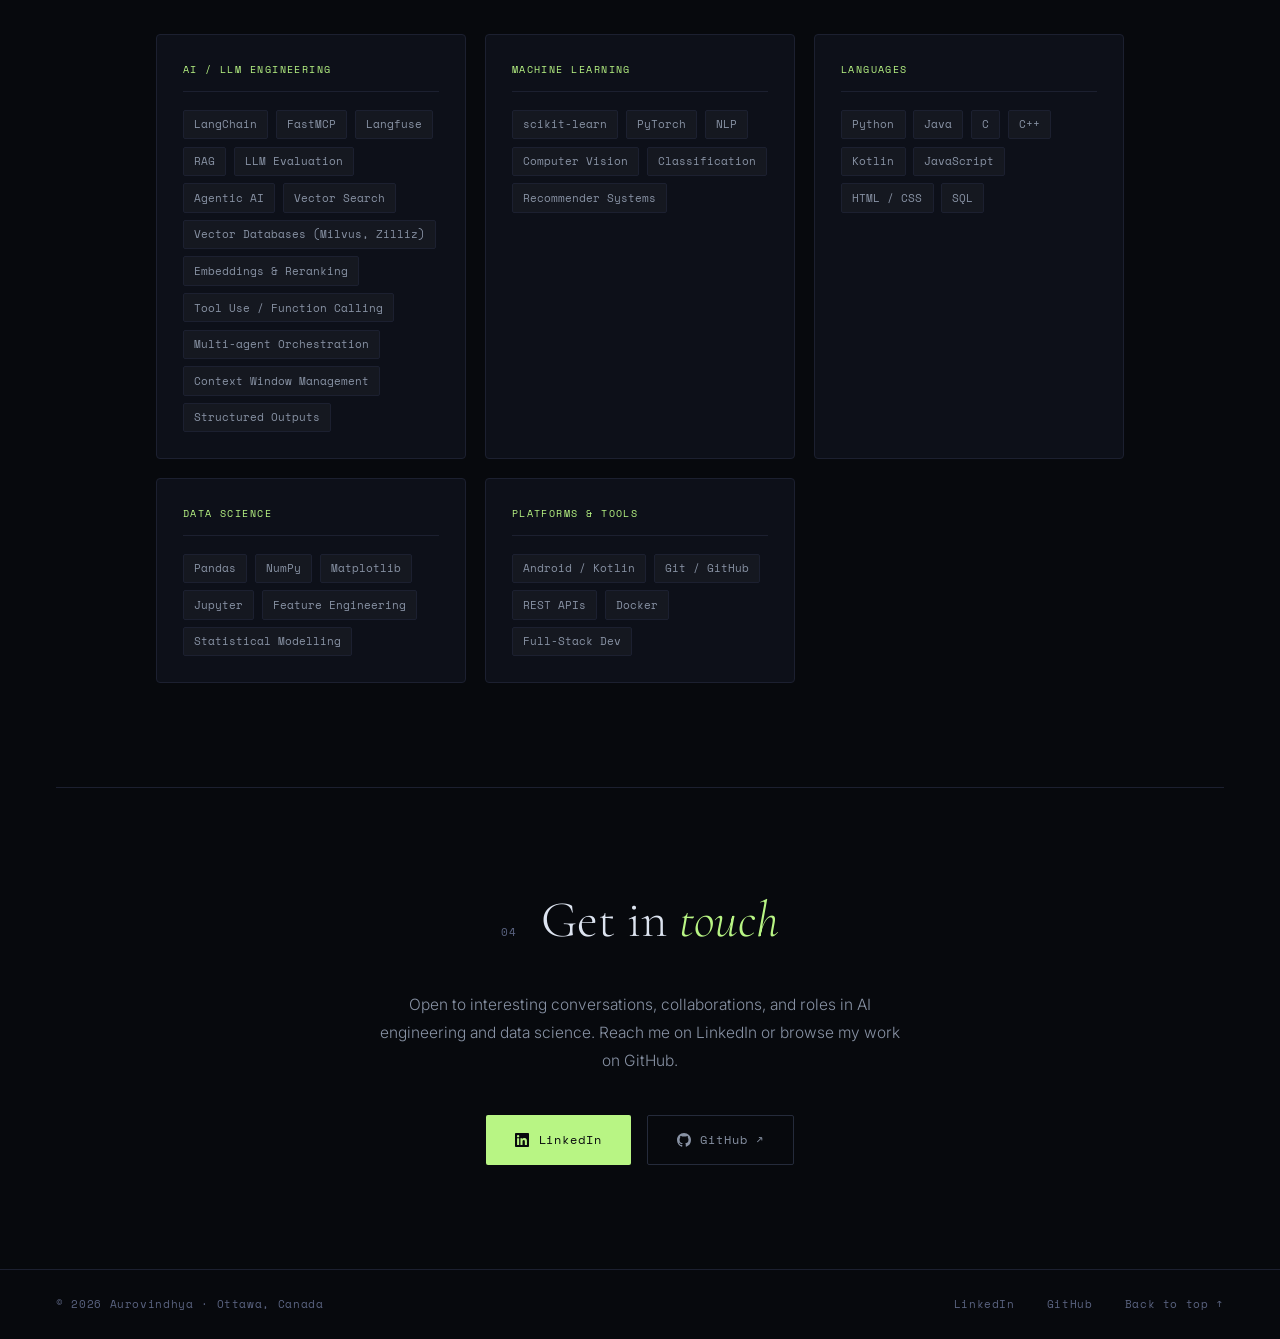
==== commit 320b418f: "updated bio" ====
--- a/index.html
+++ b/index.html
@@ -615,6 +615,12 @@
         <span class="detail-val">RAG · Agentic AI · LLM Eval</span>
       </li>
       <li class="detail-item">
+        <span class="detail-key">linkedin</span>
+        <span class="detail-val">
+          <a href="https://linkedin.com/in/aurovindhya-srinivasan" target="_blank" style="color:var(--green);text-decoration:none;">aurovindhya-srinivasan ↗</a>
+        </span>
+      </li>
+      <li class="detail-item">
         <span class="detail-key">github</span>
         <span class="detail-val">
           <a href="https://github.com/Aurovindhya" target="_blank" style="color:var(--green);text-decoration:none;">@Aurovindhya ↗</a>
@@ -835,10 +841,14 @@
     </div>
     <p class="reveal" style="transition-delay:0.1s">
       Open to interesting conversations, collaborations, and roles in AI engineering
-      and data science. The best way to reach me is via GitHub.
+      and data science. Reach me on LinkedIn or browse my work on GitHub.
     </p>
     <div class="contact-links reveal" style="transition-delay:0.2s">
-      <a href="https://github.com/Aurovindhya" target="_blank" class="btn btn-fill">
+      <a href="https://linkedin.com/in/aurovindhya-srinivasan" target="_blank" class="btn btn-fill">
+        <svg width="14" height="14" viewBox="0 0 24 24" fill="currentColor"><path d="M20.447 20.452h-3.554v-5.569c0-1.328-.027-3.037-1.852-3.037-1.853 0-2.136 1.445-2.136 2.939v5.667H9.351V9h3.414v1.561h.046c.477-.9 1.637-1.85 3.37-1.85 3.601 0 4.267 2.37 4.267 5.455v6.286zM5.337 7.433a2.062 2.062 0 01-2.063-2.065 2.064 2.064 0 112.063 2.065zm1.782 13.019H3.555V9h3.564v11.452zM22.225 0H1.771C.792 0 0 .774 0 1.729v20.542C0 23.227.792 24 1.771 24h20.451C23.2 24 24 23.227 24 22.271V1.729C24 .774 23.2 0 22.222 0h.003z"/></svg>
+        LinkedIn
+      </a>
+      <a href="https://github.com/Aurovindhya" target="_blank" class="btn btn-ghost">
         <svg width="14" height="14" viewBox="0 0 16 16" fill="currentColor"><path d="M8 0C3.58 0 0 3.58 0 8c0 3.54 2.29 6.53 5.47 7.59.4.07.55-.17.55-.38 0-.19-.01-.82-.01-1.49-2.01.37-2.53-.49-2.69-.94-.09-.23-.48-.94-.82-1.13-.28-.15-.68-.52-.01-.53.63-.01 1.08.58 1.23.82.72 1.21 1.87.87 2.33.66.07-.52.28-.87.51-1.07-1.78-.2-3.64-.89-3.64-3.95 0-.87.31-1.59.82-2.15-.08-.2-.36-1.02.08-2.12 0 0 .67-.21 2.2.82.64-.18 1.32-.27 2-.27.68 0 1.36.09 2 .27 1.53-1.04 2.2-.82 2.2-.82.44 1.1.16 1.92.08 2.12.51.56.82 1.27.82 2.15 0 3.07-1.87 3.75-3.65 3.95.29.25.54.73.54 1.48 0 1.07-.01 1.93-.01 2.2 0 .21.15.46.55.38A8.013 8.013 0 0016 8c0-4.42-3.58-8-8-8z"/></svg>
         GitHub ↗
       </a>
@@ -851,6 +861,7 @@
 <footer>
   <p class="ft-left">© 2026 Aurovindhya · Ottawa, Canada</p>
   <div class="ft-right">
+    <a href="https://linkedin.com/in/aurovindhya-srinivasan" target="_blank">LinkedIn</a>
     <a href="https://github.com/Aurovindhya" target="_blank">GitHub</a>
     <a href="#top">Back to top ↑</a>
   </div>
